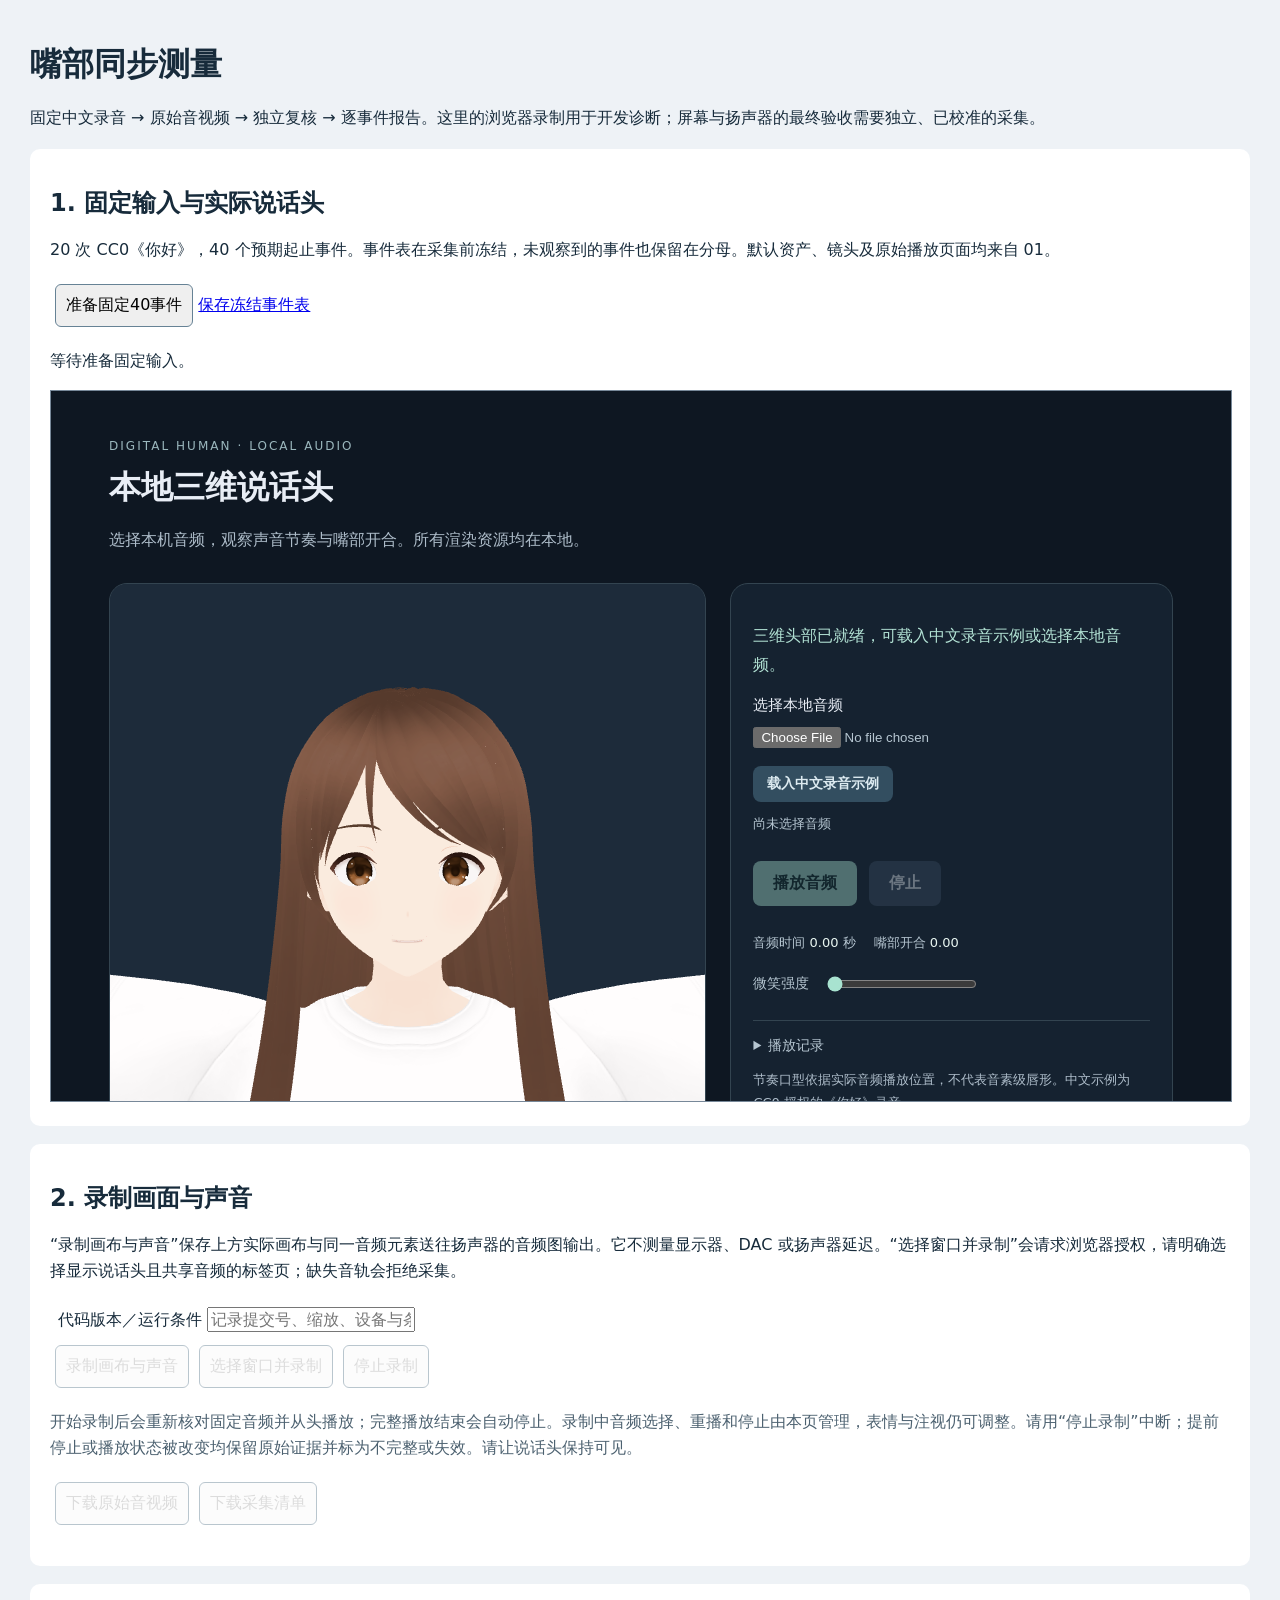
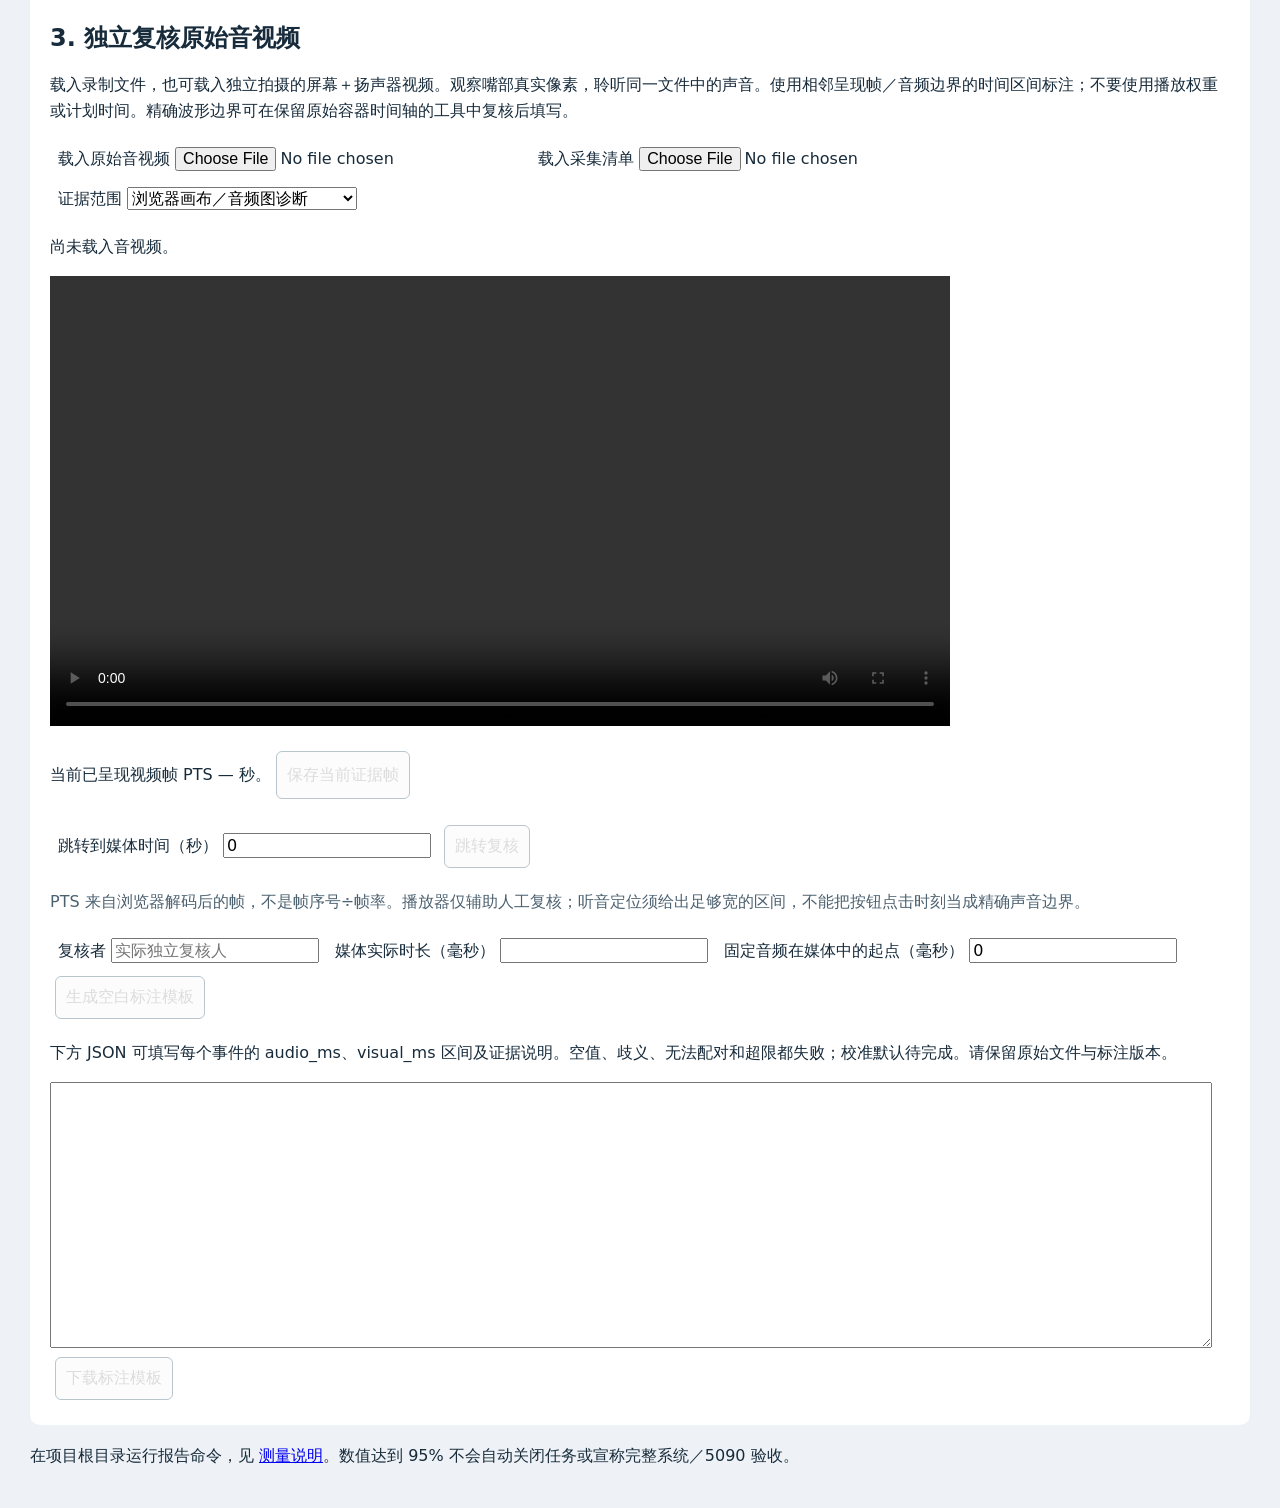
==== web/measurement.html @ 0678f1ad "feat: share developer B browser and measurement foundation Import the approved tree from B candidate" ====
<!doctype html>
<html lang="zh-CN"><head><meta charset="utf-8"><meta name="viewport" content="width=device-width,initial-scale=1"><title>嘴部同步测量</title>
<style>body{font:16px system-ui;background:#eef2f6;color:#172b3b;margin:0}main{max-width:1220px;margin:auto;padding:24px}h1,h2{line-height:1.2}section{background:white;padding:20px;border-radius:10px;margin:18px 0}button,input,select,textarea{font:inherit}button{padding:10px;margin:5px;border:1px solid #668295;border-radius:6px;cursor:pointer}button:disabled{opacity:.45;cursor:default}label{display:inline-block;margin:8px}iframe{width:100%;height:710px;border:1px solid #789}video{width:min(100%,900px);max-height:600px;background:#182b3b}textarea{width:98%;height:260px;font-family:monospace}p{line-height:1.6}.error{color:#a52222}.note{color:#4c6170}output{font-variant-numeric:tabular-nums}canvas{display:none}body.recording #stop-capture{position:fixed;right:20px;bottom:20px;z-index:10;background:white;border:2px solid #a52222}</style></head>
<body><main><h1>嘴部同步测量</h1><p>固定中文录音 → 原始音视频 → 独立复核 → 逐事件报告。这里的浏览器录制用于开发诊断；屏幕与扬声器的最终验收需要独立、已校准的采集。</p>
<section><h2>1. 固定输入与实际说话头</h2><p>20 次 CC0《你好》，40 个预期起止事件。事件表在采集前冻结，未观察到的事件也保留在分母。默认资产、镜头及原始播放页面均来自 01。</p><button id="prepare">准备固定40事件</button><a href="./measurement-fixtures/mandarin40/ledger.json" download>保存冻结事件表</a><p id="capture-status" role="status" aria-label="测量状态" aria-live="polite">等待准备固定输入。</p><iframe id="product" src="./index.html" title="实际三维说话头"></iframe></section>
<section><h2>2. 录制画面与声音</h2><p>“录制画布与声音”保存上方实际画布与同一音频元素送往扬声器的音频图输出。它不测量显示器、DAC 或扬声器延迟。“选择窗口并录制”会请求浏览器授权，请明确选择显示说话头且共享音频的标签页；缺失音轨会拒绝采集。</p><label>代码版本／运行条件 <input id="revision" placeholder="记录提交号、缩放、设备与条件"></label><br><button id="record-graph" disabled>录制画布与声音</button><button id="record-display" disabled>选择窗口并录制</button><button id="stop-capture" disabled>停止录制</button><p class="note">开始录制后会重新核对固定音频并从头播放；完整播放结束会自动停止。录制中音频选择、重播和停止由本页管理，表情与注视仍可调整。请用“停止录制”中断；提前停止或播放状态被改变均保留原始证据并标为不完整或失效。请让说话头保持可见。</p><button id="download-media" disabled>下载原始音视频</button><button id="download-manifest" disabled>下载采集清单</button><p id="capture-summary"></p></section>
<section><h2>3. 独立复核原始音视频</h2><p>载入录制文件，也可载入独立拍摄的屏幕＋扬声器视频。观察嘴部真实像素，聆听同一文件中的声音。使用相邻呈现帧／音频边界的时间区间标注；不要使用播放权重或计划时间。精确波形边界可在保留原始容器时间轴的工具中复核后填写。</p><label>载入原始音视频 <input id="review-file" type="file" accept="video/*"></label><label>载入采集清单 <input id="manifest-file" type="file" accept="application/json"></label><label>证据范围 <select id="scope"><option value="browser-graph">浏览器画布／音频图诊断</option><option value="browser-output">已授权的窗口／标签页音视频</option><option value="physical-av">独立屏幕／扬声器采集</option></select></label><p id="review-status" role="status" aria-label="复核状态">尚未载入音视频。</p><video id="review-video" controls playsinline></video><canvas id="review-canvas"></canvas><p>当前已呈现视频帧 PTS <output id="frame-pts">—</output> 秒。<button id="save-frame" disabled>保存当前证据帧</button></p><label>跳转到媒体时间（秒） <input id="seek-time" type="number" min="0" step="0.01" value="0"></label><button id="seek" disabled>跳转复核</button><p class="note">PTS 来自浏览器解码后的帧，不是帧序号÷帧率。播放器仅辅助人工复核；听音定位须给出足够宽的区间，不能把按钮点击时刻当成精确声音边界。</p>
<label>复核者 <input id="annotator" placeholder="实际独立复核人"></label><label>媒体实际时长（毫秒） <input id="duration" type="number" min="1" step="0.001"></label><label>固定音频在媒体中的起点（毫秒） <input id="origin" type="number" min="0" value="0"></label><button id="template" disabled>生成空白标注模板</button><p>下方 JSON 可填写每个事件的 audio_ms、visual_ms 区间及证据说明。空值、歧义、无法配对和超限都失败；校准默认待完成。请保留原始文件与标注版本。</p><textarea id="annotations" aria-label="独立事件标注" spellcheck="false"></textarea><button id="download-annotations" disabled>下载标注模板</button></section>
<p>在项目根目录运行报告命令，见 <a href="./README-measurement.md">测量说明</a>。数值达到 95% 不会自动关闭任务或宣称完整系统／5090 验收。</p></main><script type="module" src="./measurement.js"></script></body></html>
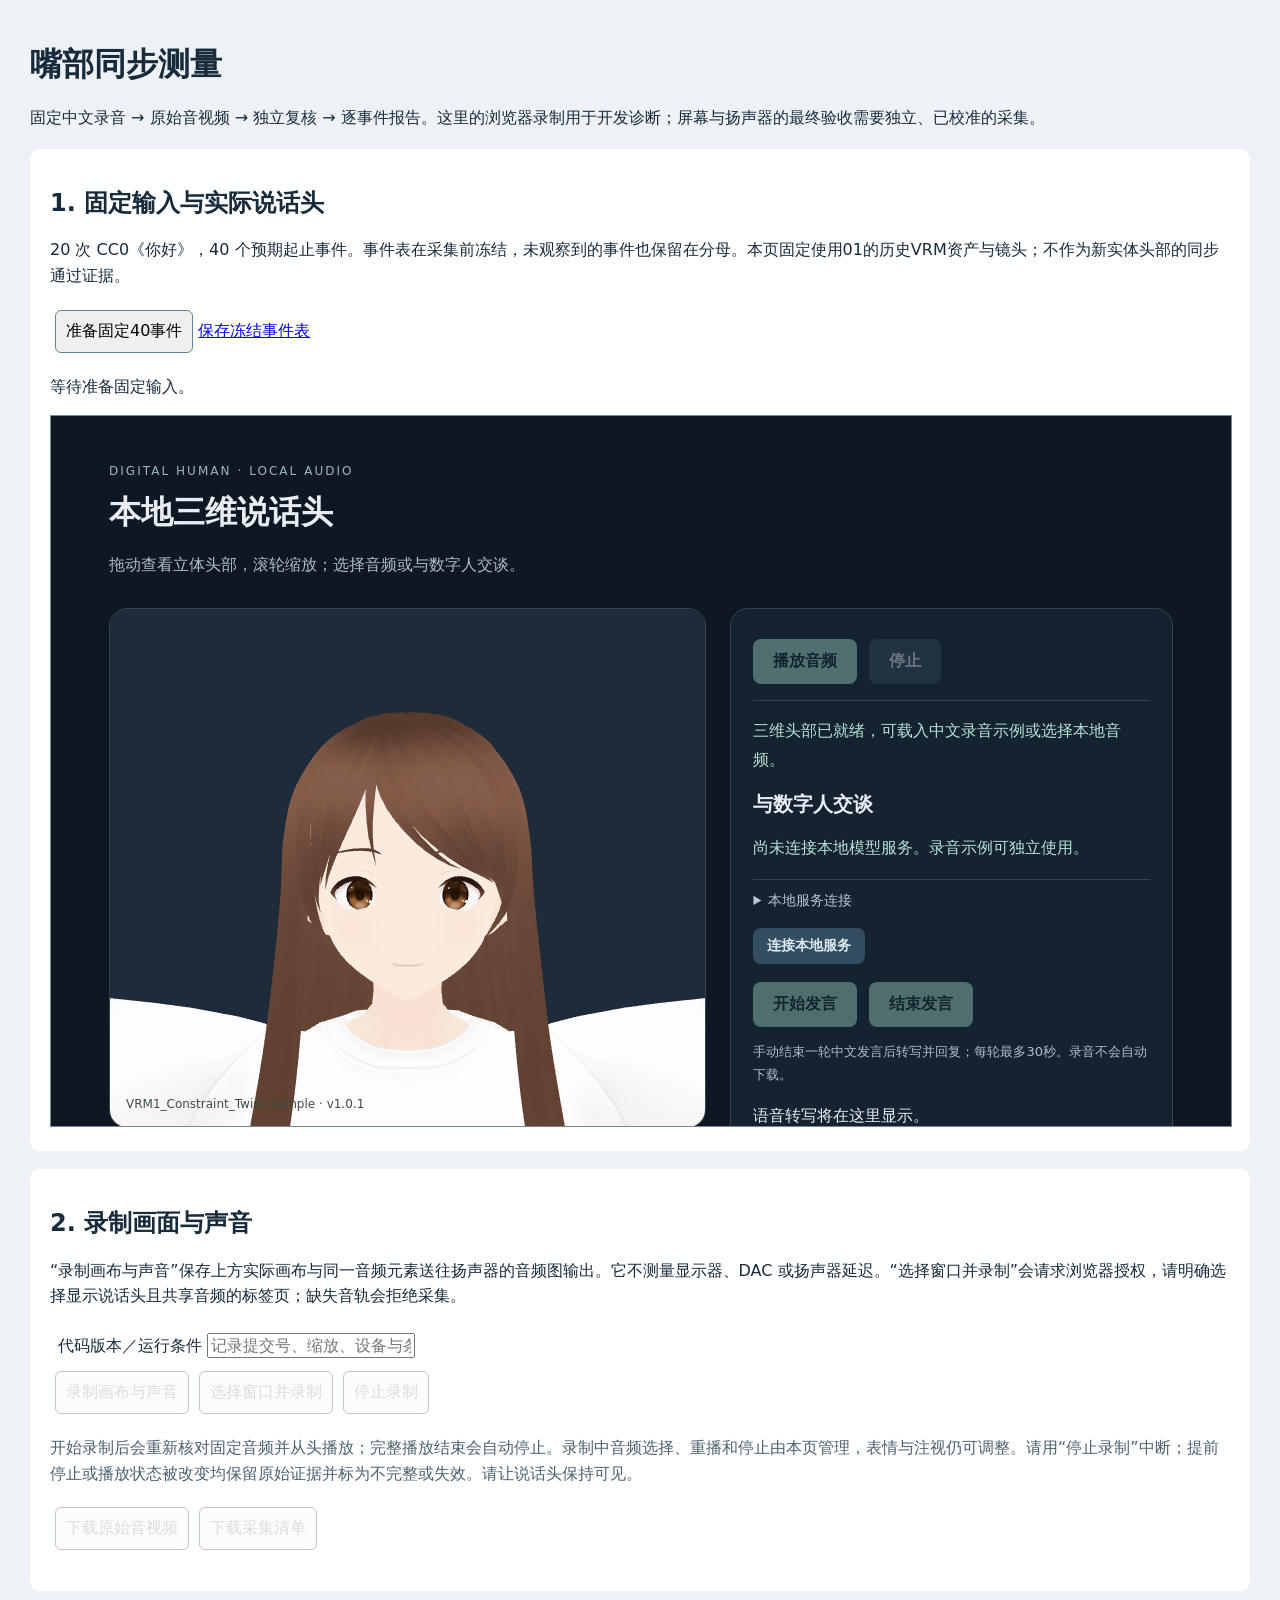
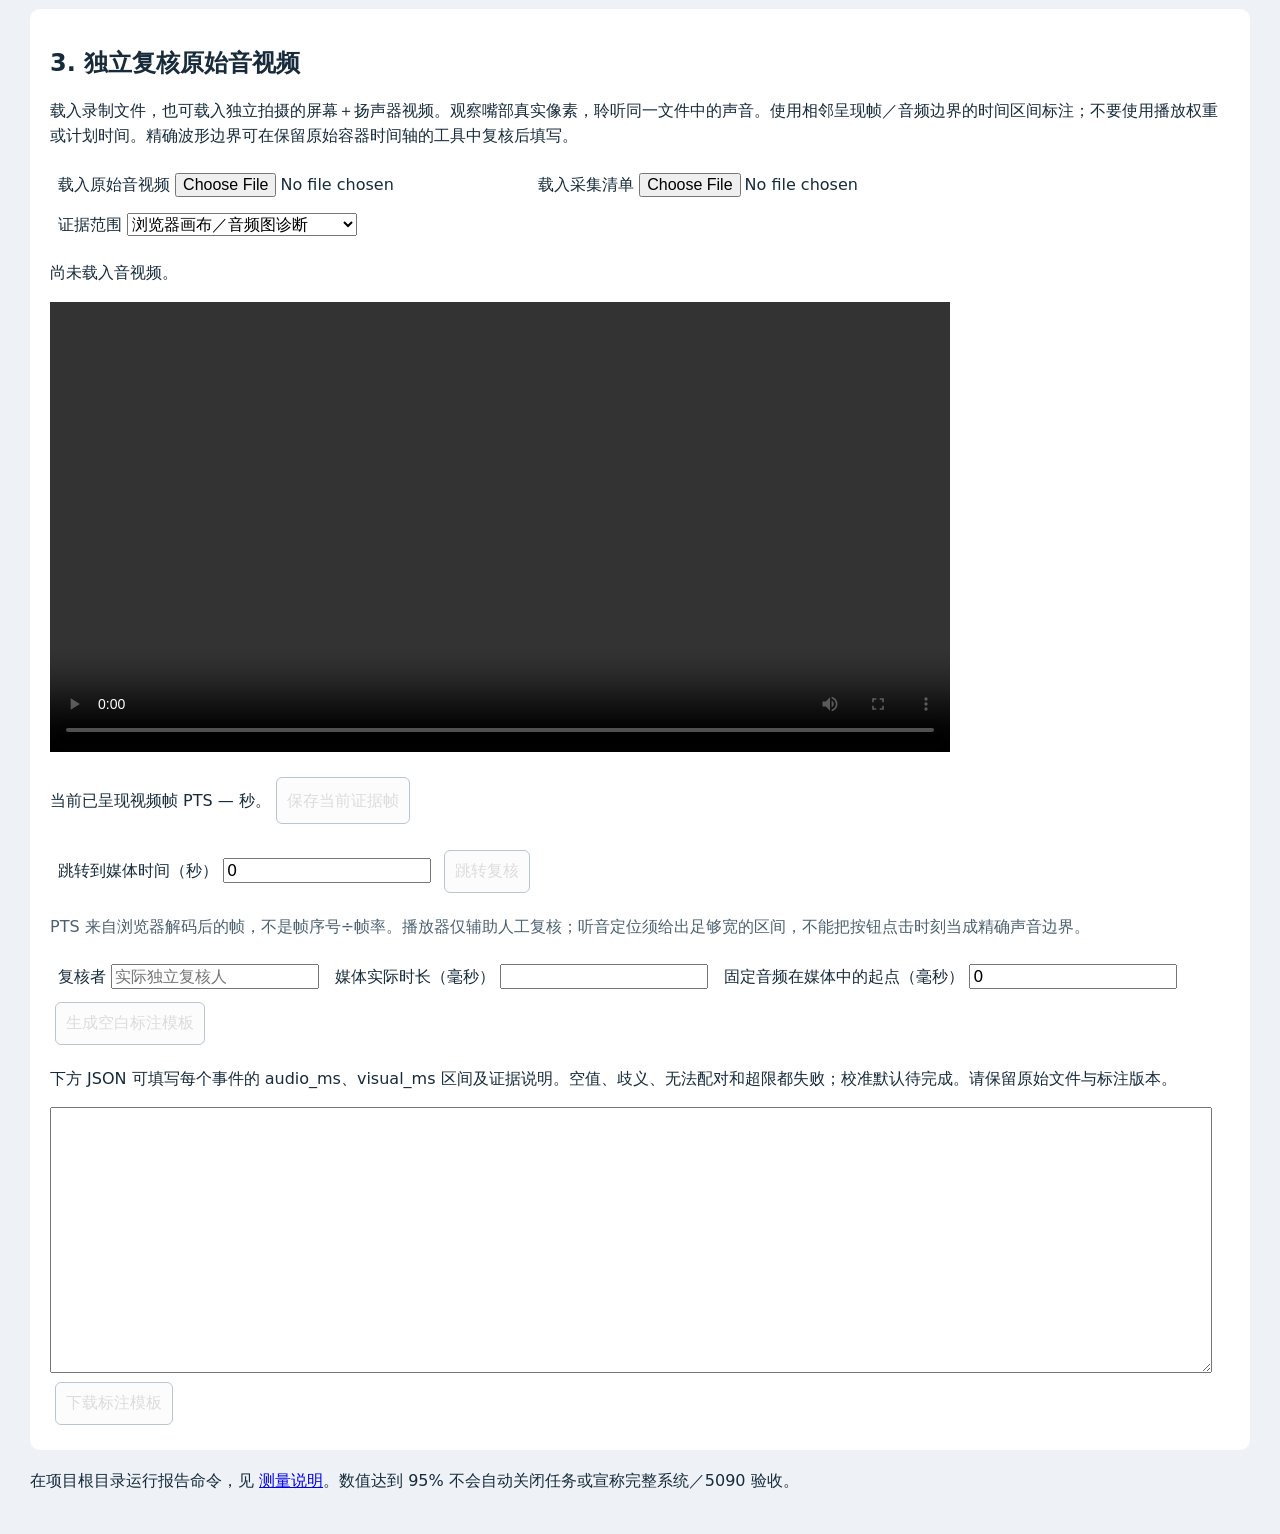
==== commit 6dae7e17: "feat: show rotatable solid three-dimensional head" ====
--- a/web/measurement.html
+++ b/web/measurement.html
@@ -2,7 +2,7 @@
 <html lang="zh-CN"><head><meta charset="utf-8"><meta name="viewport" content="width=device-width,initial-scale=1"><title>嘴部同步测量</title>
 <style>body{font:16px system-ui;background:#eef2f6;color:#172b3b;margin:0}main{max-width:1220px;margin:auto;padding:24px}h1,h2{line-height:1.2}section{background:white;padding:20px;border-radius:10px;margin:18px 0}button,input,select,textarea{font:inherit}button{padding:10px;margin:5px;border:1px solid #668295;border-radius:6px;cursor:pointer}button:disabled{opacity:.45;cursor:default}label{display:inline-block;margin:8px}iframe{width:100%;height:710px;border:1px solid #789}video{width:min(100%,900px);max-height:600px;background:#182b3b}textarea{width:98%;height:260px;font-family:monospace}p{line-height:1.6}.error{color:#a52222}.note{color:#4c6170}output{font-variant-numeric:tabular-nums}canvas{display:none}body.recording #stop-capture{position:fixed;right:20px;bottom:20px;z-index:10;background:white;border:2px solid #a52222}</style></head>
 <body><main><h1>嘴部同步测量</h1><p>固定中文录音 → 原始音视频 → 独立复核 → 逐事件报告。这里的浏览器录制用于开发诊断；屏幕与扬声器的最终验收需要独立、已校准的采集。</p>
-<section><h2>1. 固定输入与实际说话头</h2><p>20 次 CC0《你好》，40 个预期起止事件。事件表在采集前冻结，未观察到的事件也保留在分母。默认资产、镜头及原始播放页面均来自 01。</p><button id="prepare">准备固定40事件</button><a href="./measurement-fixtures/mandarin40/ledger.json" download>保存冻结事件表</a><p id="capture-status" role="status" aria-label="测量状态" aria-live="polite">等待准备固定输入。</p><iframe id="product" src="./index.html" title="实际三维说话头"></iframe></section>
+<section><h2>1. 固定输入与实际说话头</h2><p>20 次 CC0《你好》，40 个预期起止事件。事件表在采集前冻结，未观察到的事件也保留在分母。本页固定使用01的历史VRM资产与镜头；不作为新实体头部的同步通过证据。</p><button id="prepare">准备固定40事件</button><a href="./measurement-fixtures/mandarin40/ledger.json" download>保存冻结事件表</a><p id="capture-status" role="status" aria-label="测量状态" aria-live="polite">等待准备固定输入。</p><iframe id="product" src="./index.html?measurementFixture=vrm1" title="实际三维说话头"></iframe></section>
 <section><h2>2. 录制画面与声音</h2><p>“录制画布与声音”保存上方实际画布与同一音频元素送往扬声器的音频图输出。它不测量显示器、DAC 或扬声器延迟。“选择窗口并录制”会请求浏览器授权，请明确选择显示说话头且共享音频的标签页；缺失音轨会拒绝采集。</p><label>代码版本／运行条件 <input id="revision" placeholder="记录提交号、缩放、设备与条件"></label><br><button id="record-graph" disabled>录制画布与声音</button><button id="record-display" disabled>选择窗口并录制</button><button id="stop-capture" disabled>停止录制</button><p class="note">开始录制后会重新核对固定音频并从头播放；完整播放结束会自动停止。录制中音频选择、重播和停止由本页管理，表情与注视仍可调整。请用“停止录制”中断；提前停止或播放状态被改变均保留原始证据并标为不完整或失效。请让说话头保持可见。</p><button id="download-media" disabled>下载原始音视频</button><button id="download-manifest" disabled>下载采集清单</button><p id="capture-summary"></p></section>
 <section><h2>3. 独立复核原始音视频</h2><p>载入录制文件，也可载入独立拍摄的屏幕＋扬声器视频。观察嘴部真实像素，聆听同一文件中的声音。使用相邻呈现帧／音频边界的时间区间标注；不要使用播放权重或计划时间。精确波形边界可在保留原始容器时间轴的工具中复核后填写。</p><label>载入原始音视频 <input id="review-file" type="file" accept="video/*"></label><label>载入采集清单 <input id="manifest-file" type="file" accept="application/json"></label><label>证据范围 <select id="scope"><option value="browser-graph">浏览器画布／音频图诊断</option><option value="browser-output">已授权的窗口／标签页音视频</option><option value="physical-av">独立屏幕／扬声器采集</option></select></label><p id="review-status" role="status" aria-label="复核状态">尚未载入音视频。</p><video id="review-video" controls playsinline></video><canvas id="review-canvas"></canvas><p>当前已呈现视频帧 PTS <output id="frame-pts">—</output> 秒。<button id="save-frame" disabled>保存当前证据帧</button></p><label>跳转到媒体时间（秒） <input id="seek-time" type="number" min="0" step="0.01" value="0"></label><button id="seek" disabled>跳转复核</button><p class="note">PTS 来自浏览器解码后的帧，不是帧序号÷帧率。播放器仅辅助人工复核；听音定位须给出足够宽的区间，不能把按钮点击时刻当成精确声音边界。</p>
 <label>复核者 <input id="annotator" placeholder="实际独立复核人"></label><label>媒体实际时长（毫秒） <input id="duration" type="number" min="1" step="0.001"></label><label>固定音频在媒体中的起点（毫秒） <input id="origin" type="number" min="0" value="0"></label><button id="template" disabled>生成空白标注模板</button><p>下方 JSON 可填写每个事件的 audio_ms、visual_ms 区间及证据说明。空值、歧义、无法配对和超限都失败；校准默认待完成。请保留原始文件与标注版本。</p><textarea id="annotations" aria-label="独立事件标注" spellcheck="false"></textarea><button id="download-annotations" disabled>下载标注模板</button></section>
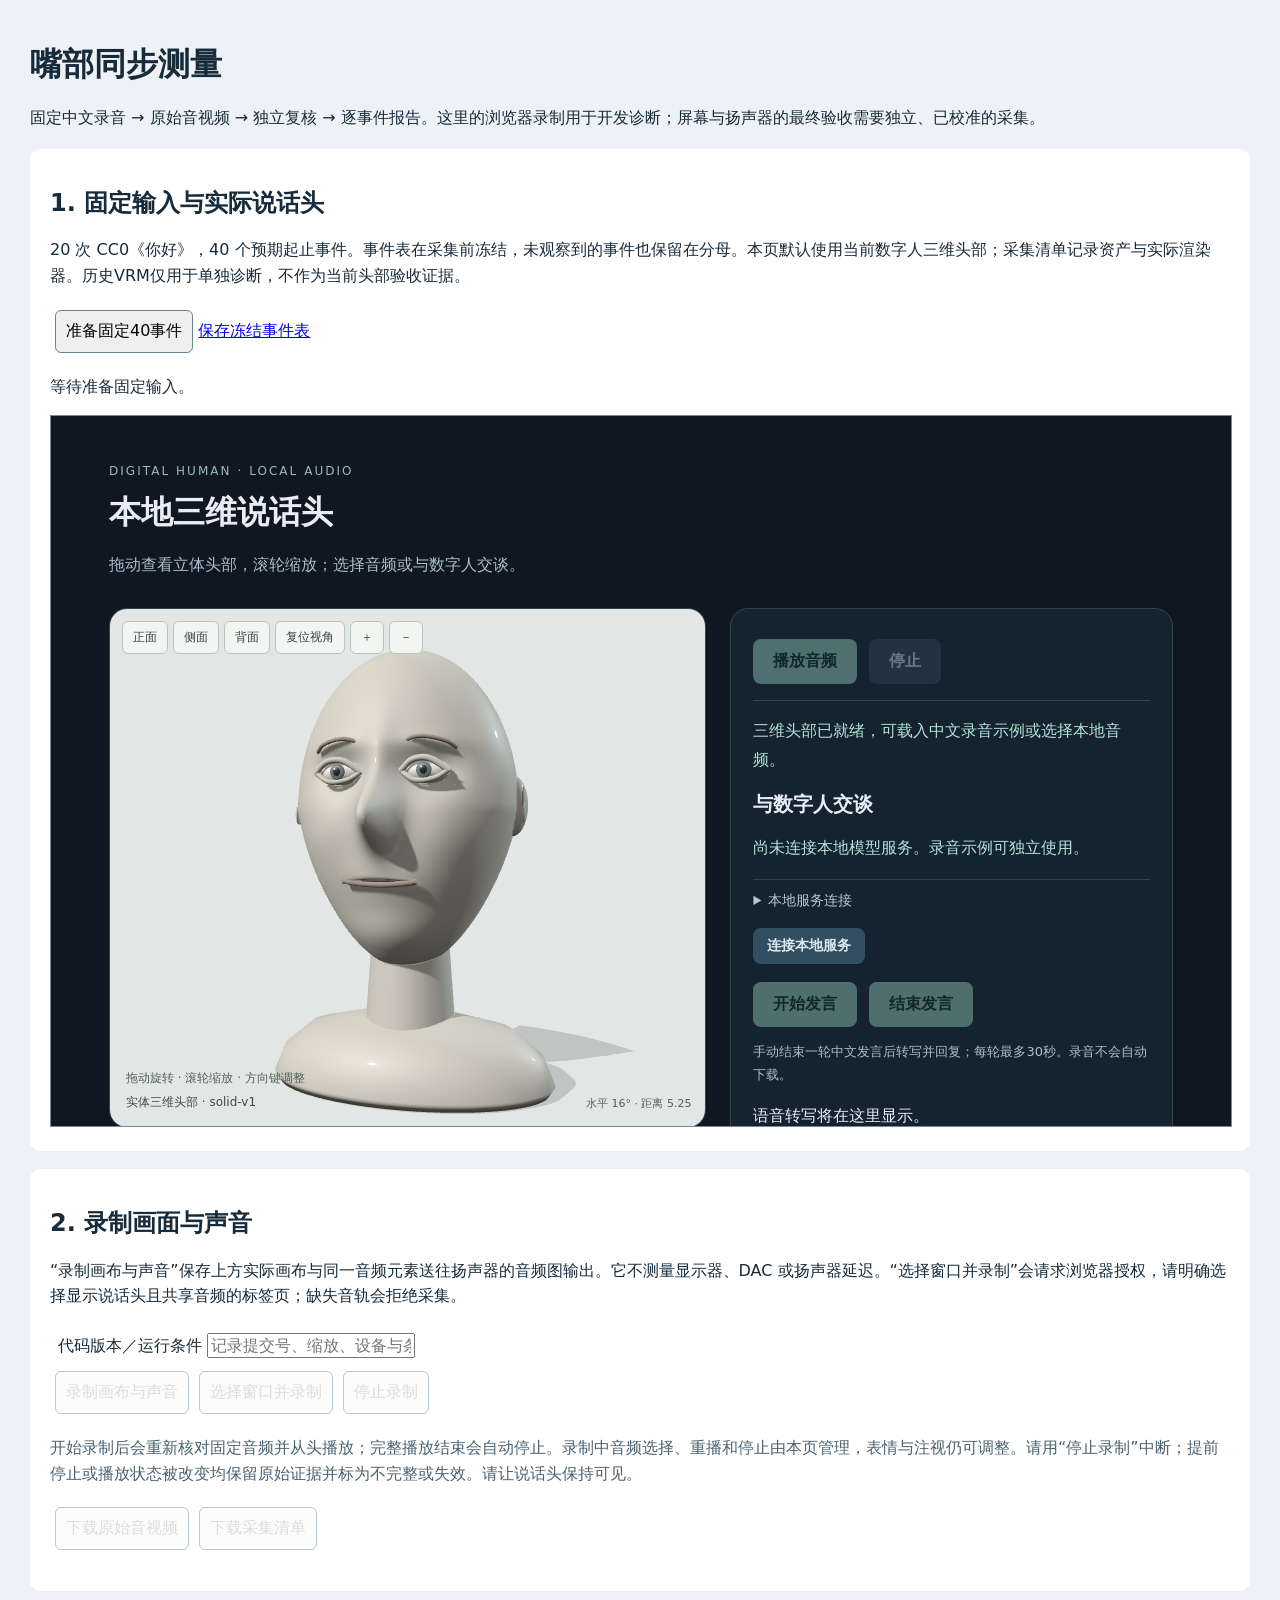
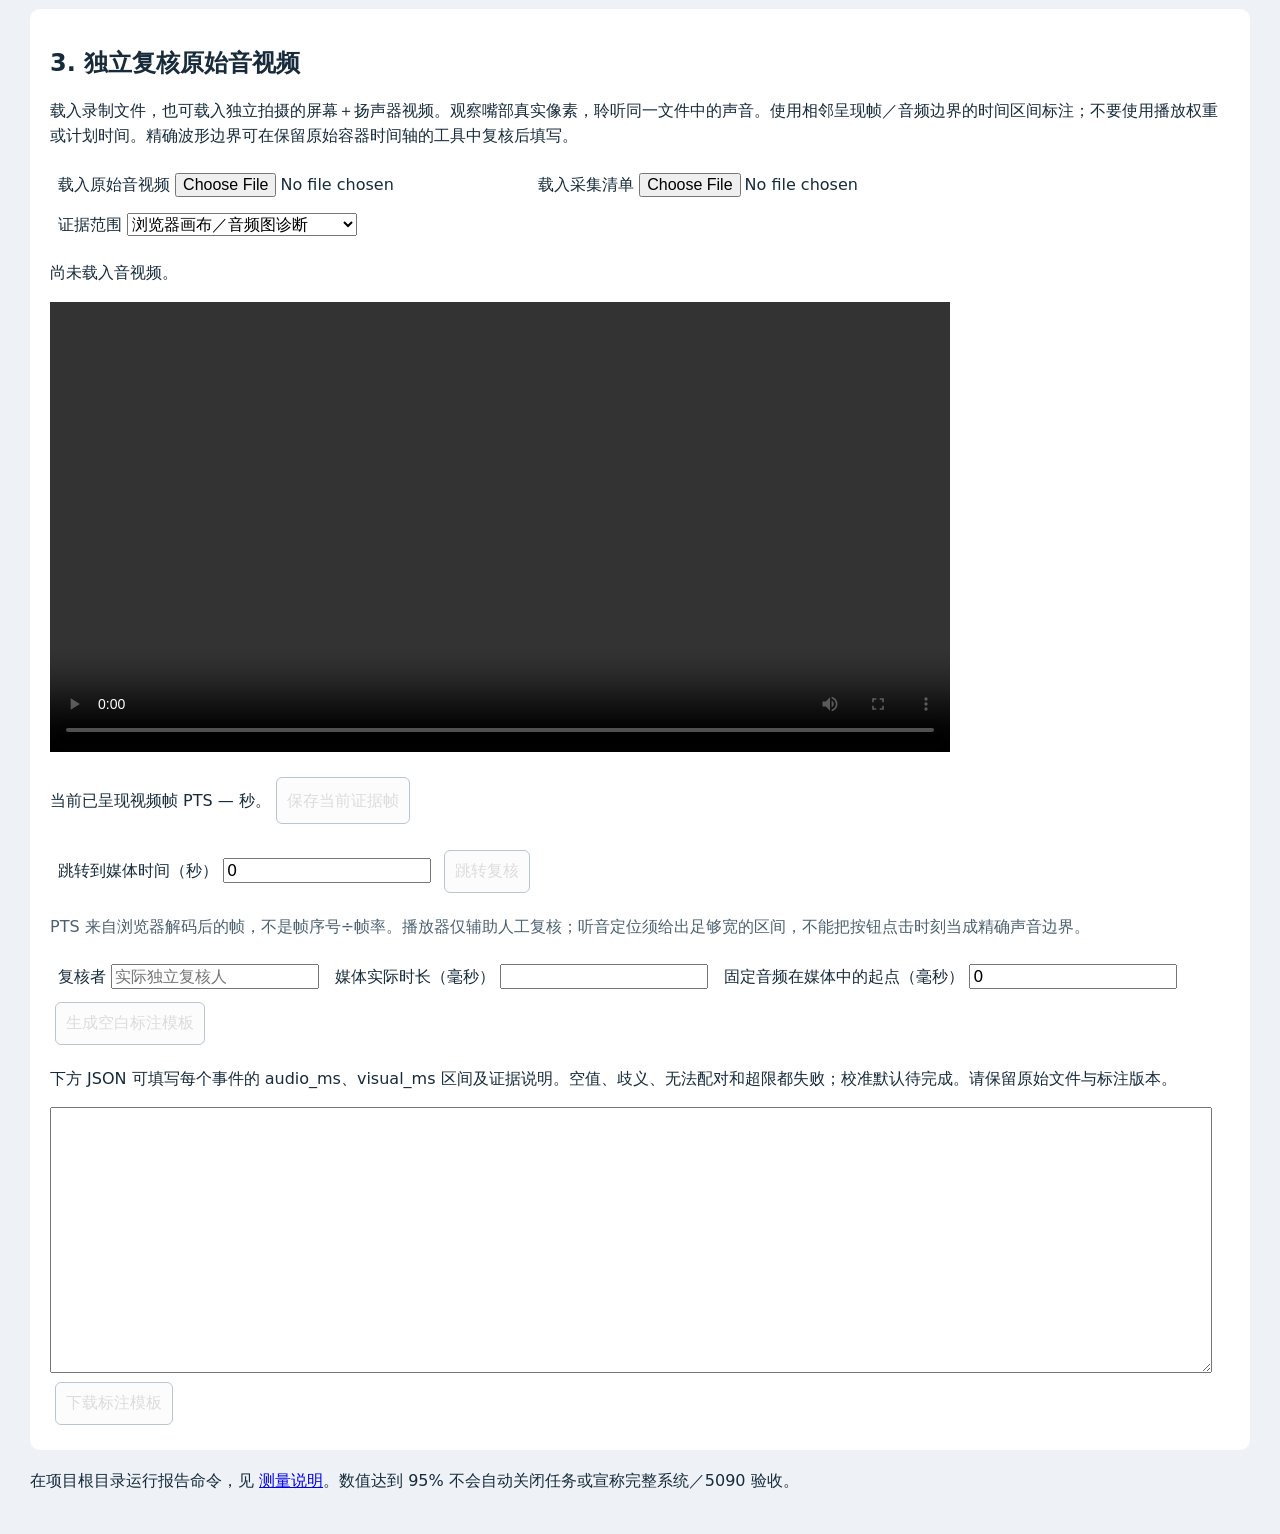
==== commit 34f78d46: "fix: measure the current head and record renderer conditions" ====
--- a/web/measurement.html
+++ b/web/measurement.html
@@ -2,7 +2,7 @@
 <html lang="zh-CN"><head><meta charset="utf-8"><meta name="viewport" content="width=device-width,initial-scale=1"><title>嘴部同步测量</title>
 <style>body{font:16px system-ui;background:#eef2f6;color:#172b3b;margin:0}main{max-width:1220px;margin:auto;padding:24px}h1,h2{line-height:1.2}section{background:white;padding:20px;border-radius:10px;margin:18px 0}button,input,select,textarea{font:inherit}button{padding:10px;margin:5px;border:1px solid #668295;border-radius:6px;cursor:pointer}button:disabled{opacity:.45;cursor:default}label{display:inline-block;margin:8px}iframe{width:100%;height:710px;border:1px solid #789}video{width:min(100%,900px);max-height:600px;background:#182b3b}textarea{width:98%;height:260px;font-family:monospace}p{line-height:1.6}.error{color:#a52222}.note{color:#4c6170}output{font-variant-numeric:tabular-nums}canvas{display:none}body.recording #stop-capture{position:fixed;right:20px;bottom:20px;z-index:10;background:white;border:2px solid #a52222}</style></head>
 <body><main><h1>嘴部同步测量</h1><p>固定中文录音 → 原始音视频 → 独立复核 → 逐事件报告。这里的浏览器录制用于开发诊断；屏幕与扬声器的最终验收需要独立、已校准的采集。</p>
-<section><h2>1. 固定输入与实际说话头</h2><p>20 次 CC0《你好》，40 个预期起止事件。事件表在采集前冻结，未观察到的事件也保留在分母。本页固定使用01的历史VRM资产与镜头；不作为新实体头部的同步通过证据。</p><button id="prepare">准备固定40事件</button><a href="./measurement-fixtures/mandarin40/ledger.json" download>保存冻结事件表</a><p id="capture-status" role="status" aria-label="测量状态" aria-live="polite">等待准备固定输入。</p><iframe id="product" src="./index.html?measurementFixture=vrm1" title="实际三维说话头"></iframe></section>
+<section><h2>1. 固定输入与实际说话头</h2><p>20 次 CC0《你好》，40 个预期起止事件。事件表在采集前冻结，未观察到的事件也保留在分母。本页默认使用当前数字人三维头部；采集清单记录资产与实际渲染器。历史VRM仅用于单独诊断，不作为当前头部验收证据。</p><button id="prepare">准备固定40事件</button><a id="ledger-download" href="./measurement-fixtures/mandarin40/ledger-solid-v1.json" download>保存冻结事件表</a><p id="capture-status" role="status" aria-label="测量状态" aria-live="polite">等待准备固定输入。</p><iframe id="product" src="./index.html" title="实际三维说话头"></iframe></section>
 <section><h2>2. 录制画面与声音</h2><p>“录制画布与声音”保存上方实际画布与同一音频元素送往扬声器的音频图输出。它不测量显示器、DAC 或扬声器延迟。“选择窗口并录制”会请求浏览器授权，请明确选择显示说话头且共享音频的标签页；缺失音轨会拒绝采集。</p><label>代码版本／运行条件 <input id="revision" placeholder="记录提交号、缩放、设备与条件"></label><br><button id="record-graph" disabled>录制画布与声音</button><button id="record-display" disabled>选择窗口并录制</button><button id="stop-capture" disabled>停止录制</button><p class="note">开始录制后会重新核对固定音频并从头播放；完整播放结束会自动停止。录制中音频选择、重播和停止由本页管理，表情与注视仍可调整。请用“停止录制”中断；提前停止或播放状态被改变均保留原始证据并标为不完整或失效。请让说话头保持可见。</p><button id="download-media" disabled>下载原始音视频</button><button id="download-manifest" disabled>下载采集清单</button><p id="capture-summary"></p></section>
 <section><h2>3. 独立复核原始音视频</h2><p>载入录制文件，也可载入独立拍摄的屏幕＋扬声器视频。观察嘴部真实像素，聆听同一文件中的声音。使用相邻呈现帧／音频边界的时间区间标注；不要使用播放权重或计划时间。精确波形边界可在保留原始容器时间轴的工具中复核后填写。</p><label>载入原始音视频 <input id="review-file" type="file" accept="video/*"></label><label>载入采集清单 <input id="manifest-file" type="file" accept="application/json"></label><label>证据范围 <select id="scope"><option value="browser-graph">浏览器画布／音频图诊断</option><option value="browser-output">已授权的窗口／标签页音视频</option><option value="physical-av">独立屏幕／扬声器采集</option></select></label><p id="review-status" role="status" aria-label="复核状态">尚未载入音视频。</p><video id="review-video" controls playsinline></video><canvas id="review-canvas"></canvas><p>当前已呈现视频帧 PTS <output id="frame-pts">—</output> 秒。<button id="save-frame" disabled>保存当前证据帧</button></p><label>跳转到媒体时间（秒） <input id="seek-time" type="number" min="0" step="0.01" value="0"></label><button id="seek" disabled>跳转复核</button><p class="note">PTS 来自浏览器解码后的帧，不是帧序号÷帧率。播放器仅辅助人工复核；听音定位须给出足够宽的区间，不能把按钮点击时刻当成精确声音边界。</p>
 <label>复核者 <input id="annotator" placeholder="实际独立复核人"></label><label>媒体实际时长（毫秒） <input id="duration" type="number" min="1" step="0.001"></label><label>固定音频在媒体中的起点（毫秒） <input id="origin" type="number" min="0" value="0"></label><button id="template" disabled>生成空白标注模板</button><p>下方 JSON 可填写每个事件的 audio_ms、visual_ms 区间及证据说明。空值、歧义、无法配对和超限都失败；校准默认待完成。请保留原始文件与标注版本。</p><textarea id="annotations" aria-label="独立事件标注" spellcheck="false"></textarea><button id="download-annotations" disabled>下载标注模板</button></section>
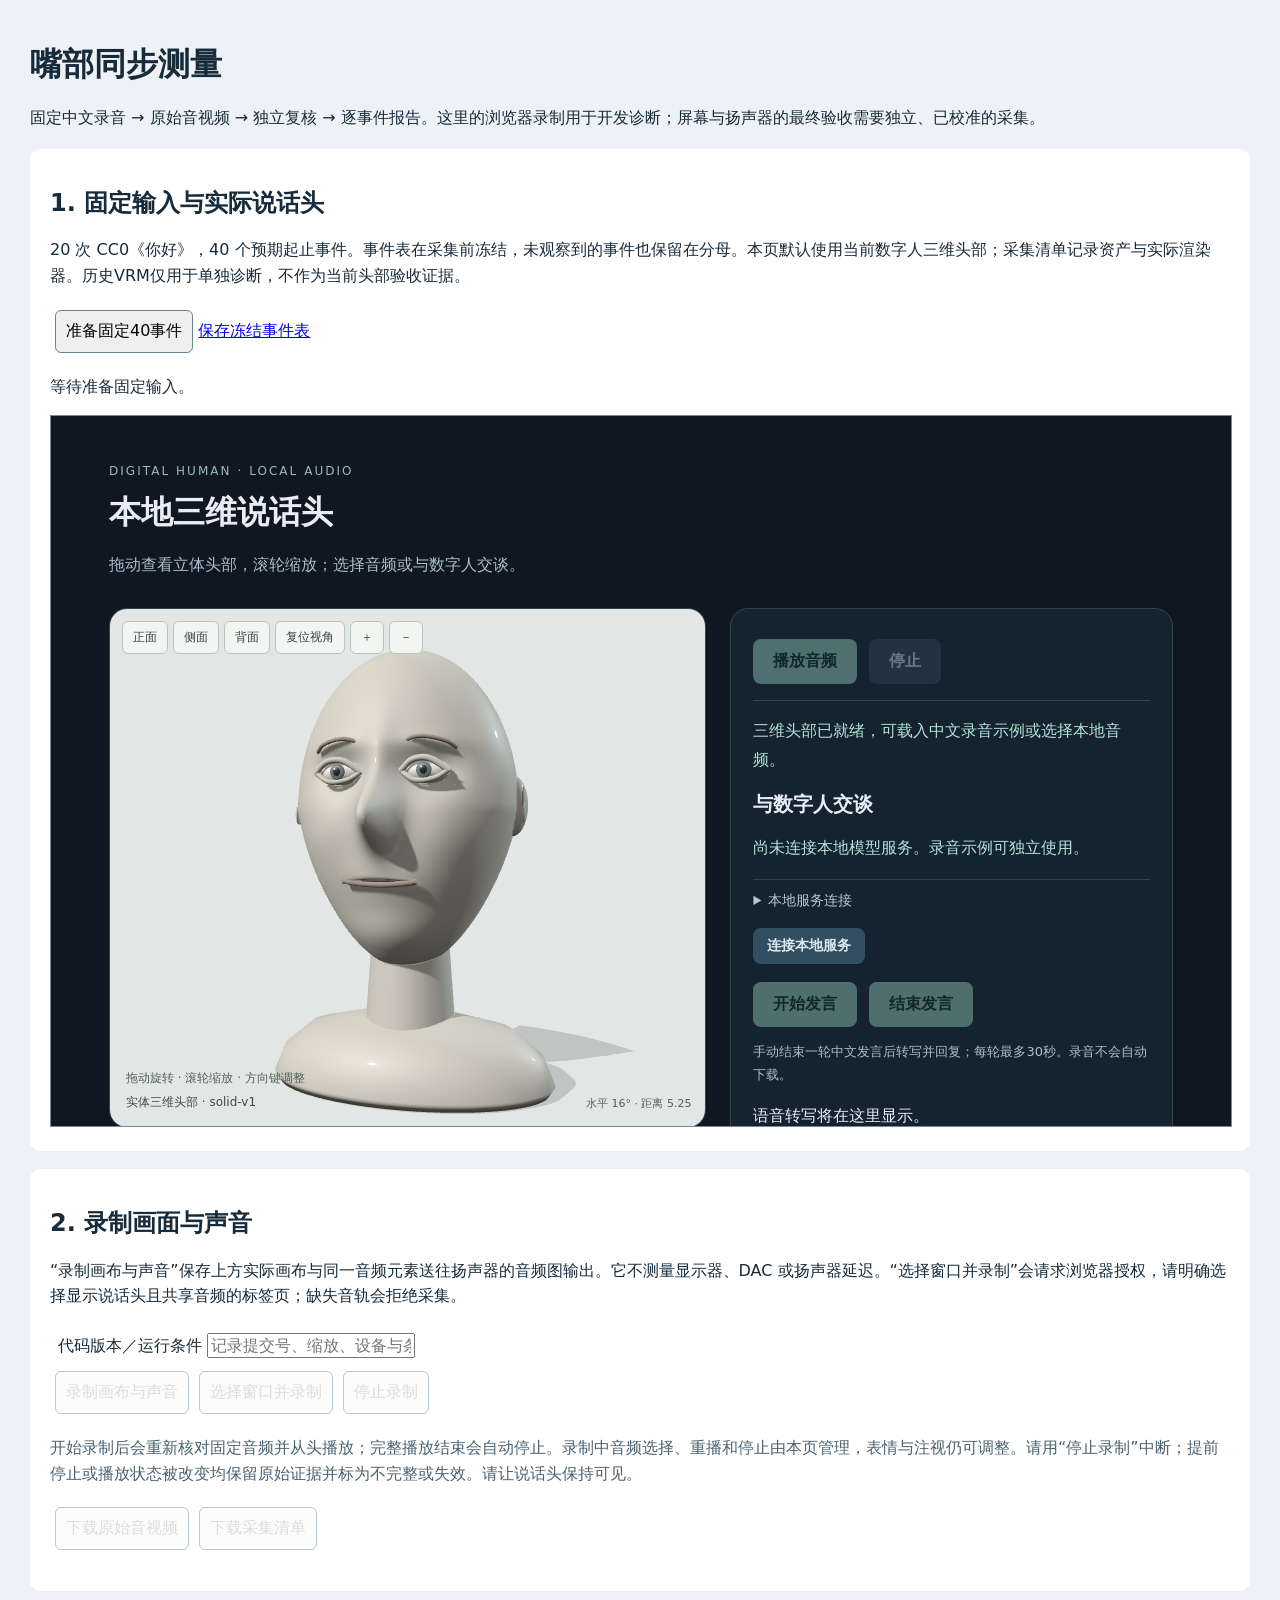
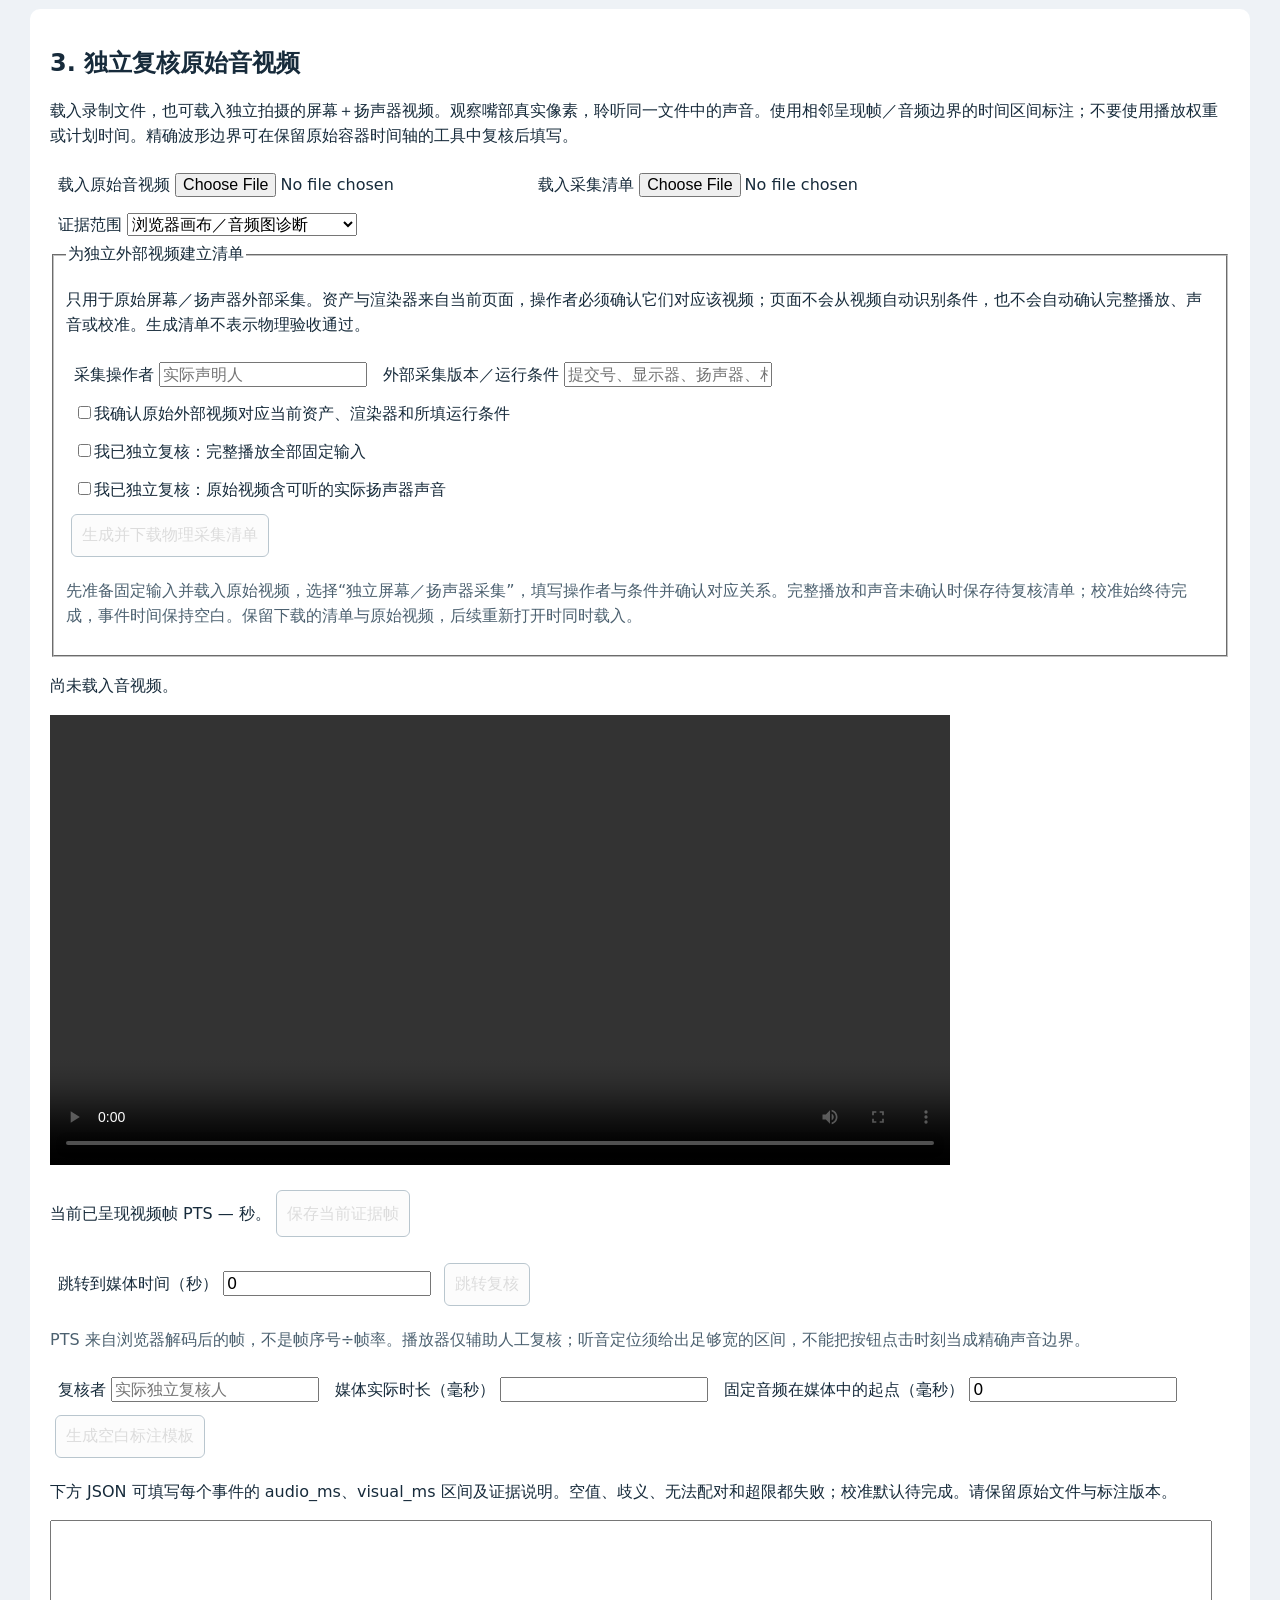
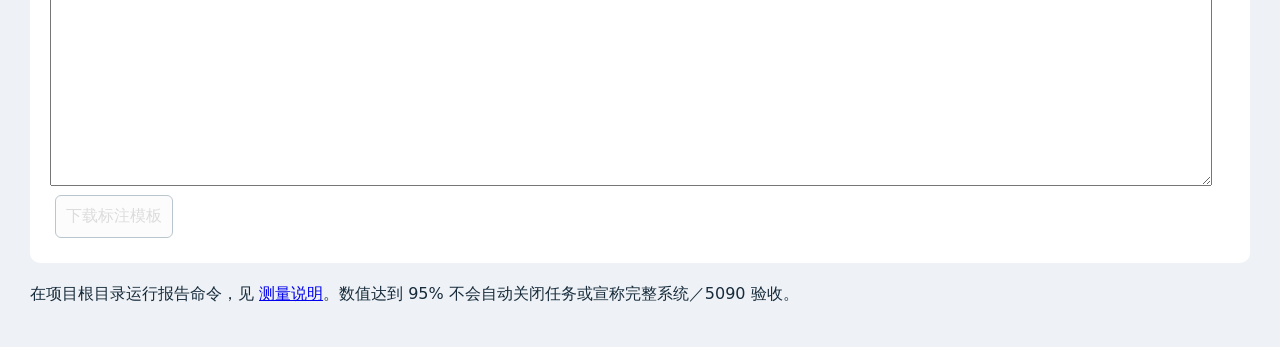
==== commit 2b5220a7: "fix: bind measurement evidence to capture identity" ====
--- a/web/measurement.html
+++ b/web/measurement.html
@@ -4,6 +4,6 @@
 <body><main><h1>嘴部同步测量</h1><p>固定中文录音 → 原始音视频 → 独立复核 → 逐事件报告。这里的浏览器录制用于开发诊断；屏幕与扬声器的最终验收需要独立、已校准的采集。</p>
 <section><h2>1. 固定输入与实际说话头</h2><p>20 次 CC0《你好》，40 个预期起止事件。事件表在采集前冻结，未观察到的事件也保留在分母。本页默认使用当前数字人三维头部；采集清单记录资产与实际渲染器。历史VRM仅用于单独诊断，不作为当前头部验收证据。</p><button id="prepare">准备固定40事件</button><a id="ledger-download" href="./measurement-fixtures/mandarin40/ledger-solid-v1.json" download>保存冻结事件表</a><p id="capture-status" role="status" aria-label="测量状态" aria-live="polite">等待准备固定输入。</p><iframe id="product" src="./index.html" title="实际三维说话头"></iframe></section>
 <section><h2>2. 录制画面与声音</h2><p>“录制画布与声音”保存上方实际画布与同一音频元素送往扬声器的音频图输出。它不测量显示器、DAC 或扬声器延迟。“选择窗口并录制”会请求浏览器授权，请明确选择显示说话头且共享音频的标签页；缺失音轨会拒绝采集。</p><label>代码版本／运行条件 <input id="revision" placeholder="记录提交号、缩放、设备与条件"></label><br><button id="record-graph" disabled>录制画布与声音</button><button id="record-display" disabled>选择窗口并录制</button><button id="stop-capture" disabled>停止录制</button><p class="note">开始录制后会重新核对固定音频并从头播放；完整播放结束会自动停止。录制中音频选择、重播和停止由本页管理，表情与注视仍可调整。请用“停止录制”中断；提前停止或播放状态被改变均保留原始证据并标为不完整或失效。请让说话头保持可见。</p><button id="download-media" disabled>下载原始音视频</button><button id="download-manifest" disabled>下载采集清单</button><p id="capture-summary"></p></section>
-<section><h2>3. 独立复核原始音视频</h2><p>载入录制文件，也可载入独立拍摄的屏幕＋扬声器视频。观察嘴部真实像素，聆听同一文件中的声音。使用相邻呈现帧／音频边界的时间区间标注；不要使用播放权重或计划时间。精确波形边界可在保留原始容器时间轴的工具中复核后填写。</p><label>载入原始音视频 <input id="review-file" type="file" accept="video/*"></label><label>载入采集清单 <input id="manifest-file" type="file" accept="application/json"></label><label>证据范围 <select id="scope"><option value="browser-graph">浏览器画布／音频图诊断</option><option value="browser-output">已授权的窗口／标签页音视频</option><option value="physical-av">独立屏幕／扬声器采集</option></select></label><p id="review-status" role="status" aria-label="复核状态">尚未载入音视频。</p><video id="review-video" controls playsinline></video><canvas id="review-canvas"></canvas><p>当前已呈现视频帧 PTS <output id="frame-pts">—</output> 秒。<button id="save-frame" disabled>保存当前证据帧</button></p><label>跳转到媒体时间（秒） <input id="seek-time" type="number" min="0" step="0.01" value="0"></label><button id="seek" disabled>跳转复核</button><p class="note">PTS 来自浏览器解码后的帧，不是帧序号÷帧率。播放器仅辅助人工复核；听音定位须给出足够宽的区间，不能把按钮点击时刻当成精确声音边界。</p>
+<section><h2>3. 独立复核原始音视频</h2><p>载入录制文件，也可载入独立拍摄的屏幕＋扬声器视频。观察嘴部真实像素，聆听同一文件中的声音。使用相邻呈现帧／音频边界的时间区间标注；不要使用播放权重或计划时间。精确波形边界可在保留原始容器时间轴的工具中复核后填写。</p><label>载入原始音视频 <input id="review-file" type="file" accept="video/*"></label><label>载入采集清单 <input id="manifest-file" type="file" accept="application/json"></label><label>证据范围 <select id="scope"><option value="browser-graph">浏览器画布／音频图诊断</option><option value="browser-output">已授权的窗口／标签页音视频</option><option value="physical-av">独立屏幕／扬声器采集</option></select></label><fieldset><legend>为独立外部视频建立清单</legend><p>只用于原始屏幕／扬声器外部采集。资产与渲染器来自当前页面，操作者必须确认它们对应该视频；页面不会从视频自动识别条件，也不会自动确认完整播放、声音或校准。生成清单不表示物理验收通过。</p><label>采集操作者 <input id="physical-operator" placeholder="实际声明人"></label><label>外部采集版本／运行条件 <input id="physical-conditions" placeholder="提交号、显示器、扬声器、相机、位置、缩放、表情／注视条件"></label><br><label><input id="physical-confirm" type="checkbox">我确认原始外部视频对应当前资产、渲染器和所填运行条件</label><br><label><input id="physical-complete" type="checkbox">我已独立复核：完整播放全部固定输入</label><br><label><input id="physical-audio" type="checkbox">我已独立复核：原始视频含可听的实际扬声器声音</label><br><button id="physical-manifest" disabled>生成并下载物理采集清单</button><p class="note">先准备固定输入并载入原始视频，选择“独立屏幕／扬声器采集”，填写操作者与条件并确认对应关系。完整播放和声音未确认时保存待复核清单；校准始终待完成，事件时间保持空白。保留下载的清单与原始视频，后续重新打开时同时载入。</p></fieldset><p id="review-status" role="status" aria-label="复核状态">尚未载入音视频。</p><video id="review-video" controls playsinline></video><canvas id="review-canvas"></canvas><p>当前已呈现视频帧 PTS <output id="frame-pts">—</output> 秒。<button id="save-frame" disabled>保存当前证据帧</button></p><label>跳转到媒体时间（秒） <input id="seek-time" type="number" min="0" step="0.01" value="0"></label><button id="seek" disabled>跳转复核</button><p class="note">PTS 来自浏览器解码后的帧，不是帧序号÷帧率。播放器仅辅助人工复核；听音定位须给出足够宽的区间，不能把按钮点击时刻当成精确声音边界。</p>
 <label>复核者 <input id="annotator" placeholder="实际独立复核人"></label><label>媒体实际时长（毫秒） <input id="duration" type="number" min="1" step="0.001"></label><label>固定音频在媒体中的起点（毫秒） <input id="origin" type="number" min="0" value="0"></label><button id="template" disabled>生成空白标注模板</button><p>下方 JSON 可填写每个事件的 audio_ms、visual_ms 区间及证据说明。空值、歧义、无法配对和超限都失败；校准默认待完成。请保留原始文件与标注版本。</p><textarea id="annotations" aria-label="独立事件标注" spellcheck="false"></textarea><button id="download-annotations" disabled>下载标注模板</button></section>
 <p>在项目根目录运行报告命令，见 <a href="./README-measurement.md">测量说明</a>。数值达到 95% 不会自动关闭任务或宣称完整系统／5090 验收。</p></main><script type="module" src="./measurement.js"></script></body></html>
